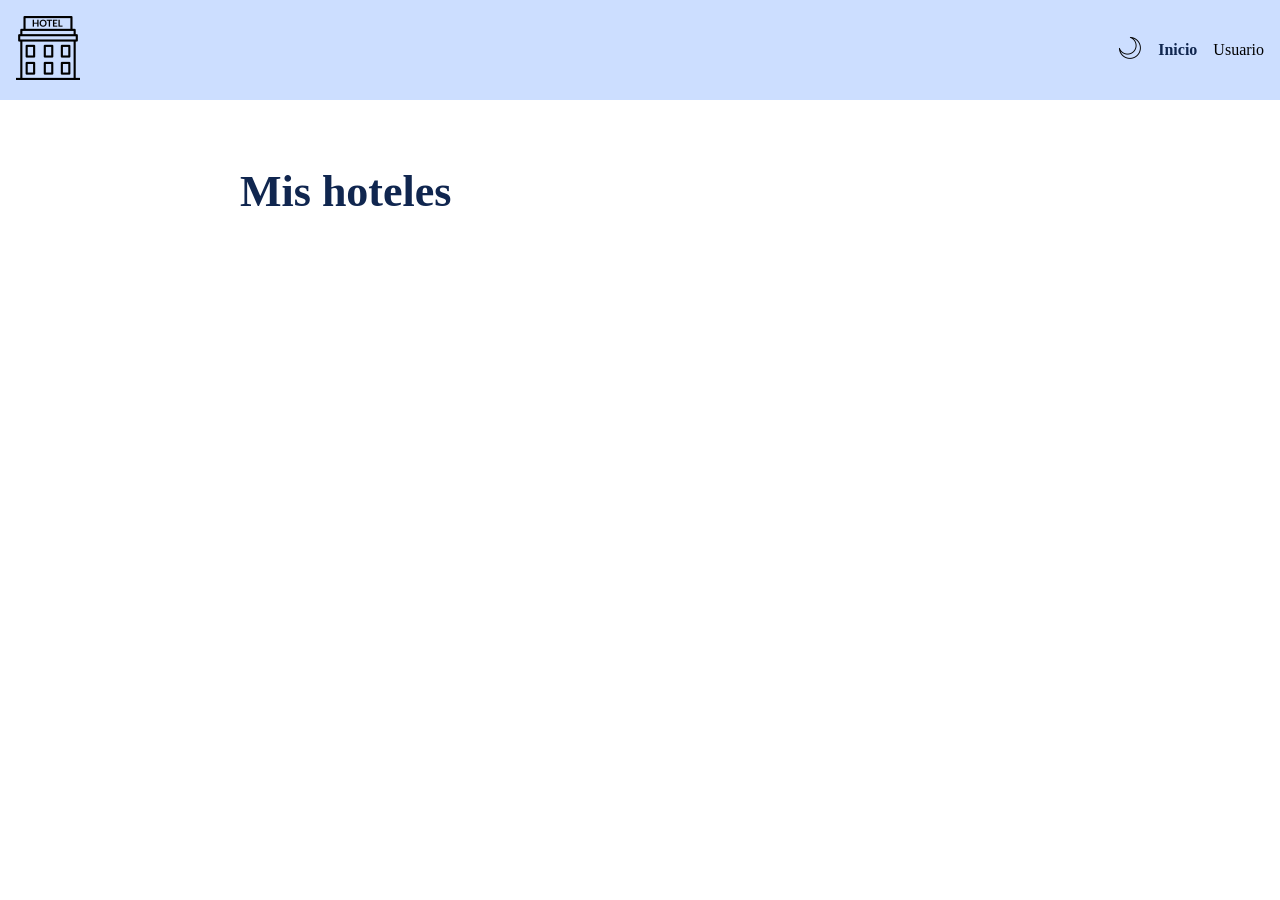
==== pages/tareasEmpleado.html @ add9bcc7 "Parte de estructura basica, parte 1: backlog e index html y estructura para pagina tareas" ====
<!DOCTYPE html>
<html>
    <head>
        <meta charset="UTF-8">
        <title>Clase</title>
        <link rel="stylesheet" href="../css/style.css">
    </head>
    <body>
        <header>
            <nav id="cabecera">
                <ul>
                    <li><a href="../index.html"><img src="../assets/icono.png" id="logo" alt="Ir al inicio"></a></li>
                    <li><a href="" aria-label="Cambiar tema"><img src="../assets/luna.png" id="icono2" alt=""></a></li>
                    <li><a href="../index.html">Inicio</a></li>
                    <li><p>Usuario</p></li>
                </ul>
            </nav>
        </header>
        <main>
            <section>
                <img src="" alt="">
                <h1>Mis hoteles</h1>
            </section>
        </main>
    </body>
</html>
---- css/style.css ----
* {
    padding: 0;
    margin: 0;
    box-sizing: border-box;
    font-family: Plus jakarta sans;
}

:root {
    --primary-color: #092ED7;
    --surface-color: #CCDEFF;
    --accent-color: #10264F;
    --background-color: #FFFFFF;
    --color-text-primary: #10264F;
    --color-text-secondary: #CCDEFF;
    --color-border: #CCDEFF;
}

#logo {
    width: 4rem;
    height: 4rem;
}

#icono2 {
    width: 1.5rem;
    height: 1.5rem;
}

#cabecera {
    background-color: var(--surface-color);
    padding: 1rem;
}

#cabecera ul {
    display: flex;
    align-items: center;
    list-style: none;
    gap: 1rem;
}

#cabecera ul li:nth-child(2) {
    margin-left: auto;
}

#cabecera a {
    color: var(--color-text-primary);
    text-decoration: none;
    font-weight: 600;
}

#cabecera a:hover {
    text-decoration: underline;
}

h1 {
    font-size: 2.75rem;
    color: var(--color-text-primary);
    padding: 1rem 0;

}

h2 {
    font-size: 2.25rem;
    color: var(--color-text-primary);
    padding: 1rem 0;

}

main section {
    max-width: 65%;
    margin: 2rem auto;
    padding: 0 1rem;
}
#cajaHotel {
    background-color: var(--background-color);
    border: 1px solid var(--color-border);
    border-radius: 0.5rem;
    padding: 2 rem;
    max-width: 100%;

    display: flex;
    flex-direction: column;
    align-items: center;
}

#cajaHotel h3 {
    color: var(--color-text-primary);
    font-size: 2rem;
    padding: 1rem;
    margin: 1rem;

}

#cajaHotel button,
#cajaHotel .boton {
    display: inline-flex;
    align-items: center;
    justify-content: center;
    background-color: var(--primary-color);
    color: var(--background-color);
    border: 1px solid var(--color-border);
    border-radius: 0.5rem;
    width: 30%;
    padding: 0.5rem;
    margin-bottom: 2rem;
    font: inherit;
    text-decoration: none;
    cursor: pointer;
}
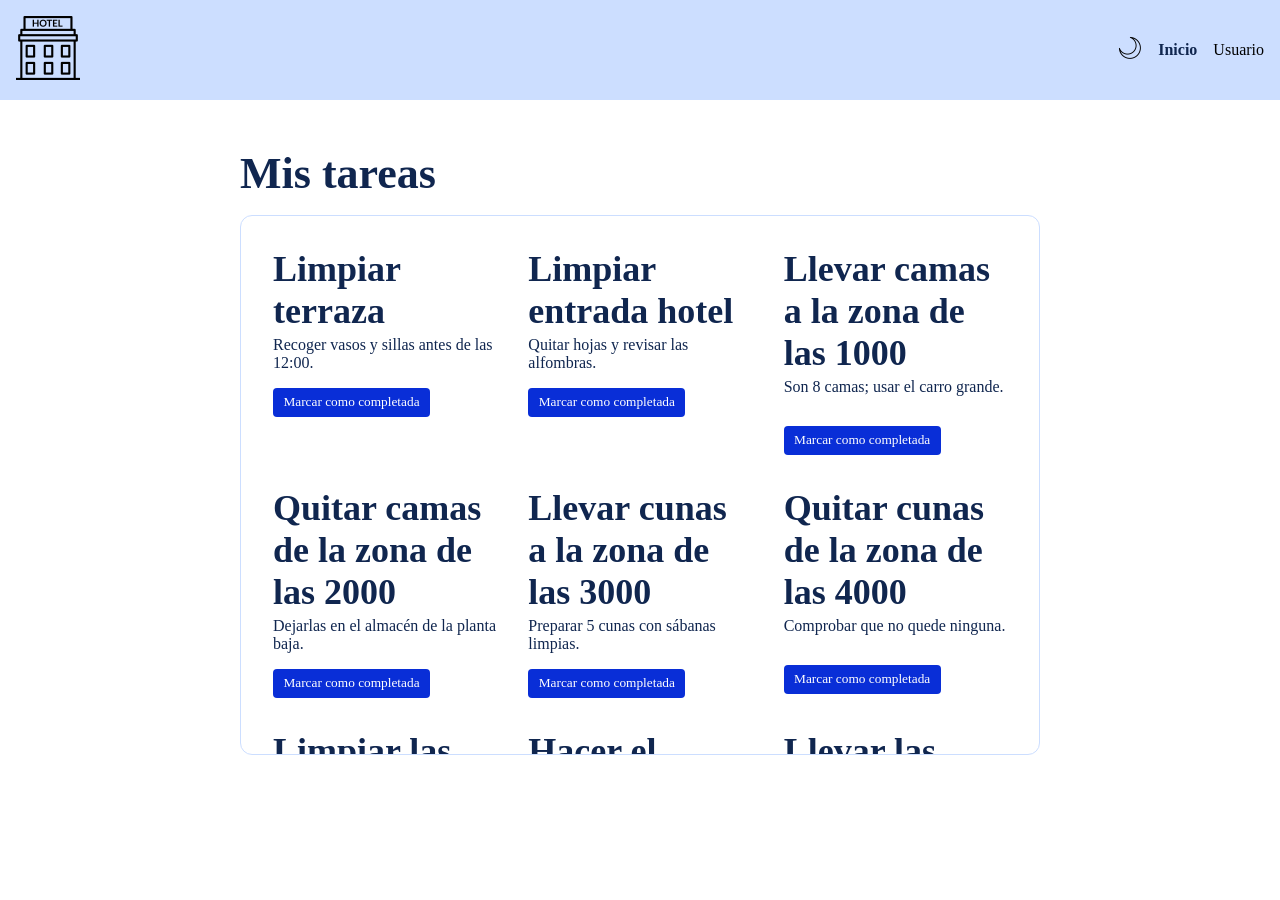
==== commit 14135503: "Parte 3: Listado principal" ====
--- a/pages/tareasEmpleado.html
+++ b/pages/tareasEmpleado.html
@@ -7,20 +7,22 @@
     </head>
     <body>
         <header>
-            <nav id="cabecera">
-                <ul>
-                    <li><a href="../index.html"><img src="../assets/icono.png" id="logo" alt="Ir al inicio"></a></li>
-                    <li><a href="" aria-label="Cambiar tema"><img src="../assets/luna.png" id="icono2" alt=""></a></li>
+            <nav class="cabecera">
+                <ul class="cabecera__lista">
+                    <li><a href="../index.html"><img src="../assets/icono.png" class="cabecera__logo" alt="Ir al inicio"></a></li>
+                    <li><a href="" aria-label="Cambiar tema"><img src="../assets/luna.png" class="cabecera__icono" alt=""></a></li>
                     <li><a href="../index.html">Inicio</a></li>
                     <li><p>Usuario</p></li>
                 </ul>
             </nav>
         </header>
         <main>
-            <section>
-                <img src="" alt="">
-                <h1>Mis hoteles</h1>
+            <section class="tareas">
+                <h1>Mis tareas</h1>
+                <div id="listaTareas" class="tareas__lista"></div>
             </section>
         </main>
+
+        <script type="module" src="../js/main.js"></script>
     </body>
 </html>
--- a/css/style.css
+++ b/css/style.css
@@ -15,39 +15,39 @@
     --color-border: #CCDEFF;
 }
 
-#logo {
-    width: 4rem;
-    height: 4rem;
-}
-
-#icono2 {
-    width: 1.5rem;
-    height: 1.5rem;
-}
-
-#cabecera {
+.cabecera {
     background-color: var(--surface-color);
     padding: 1rem;
 }
 
-#cabecera ul {
+.cabecera__lista {
     display: flex;
     align-items: center;
     list-style: none;
     gap: 1rem;
 }
 
-#cabecera ul li:nth-child(2) {
+.cabecera__lista li:nth-child(2) {
     margin-left: auto;
 }
 
-#cabecera a {
+.cabecera__logo {
+    width: 4rem;
+    height: 4rem;
+}
+
+.cabecera__icono {
+    width: 1.5rem;
+    height: 1.5rem;
+}
+
+.cabecera a {
     color: var(--color-text-primary);
     text-decoration: none;
     font-weight: 600;
 }
 
-#cabecera a:hover {
+.cabecera a:hover {
     text-decoration: underline;
 }
 
@@ -70,7 +70,8 @@
     margin: 2rem auto;
     padding: 0 1rem;
 }
-#cajaHotel {
+
+.caja-hotel {
     background-color: var(--background-color);
     border: 1px solid var(--color-border);
     border-radius: 0.5rem;
@@ -82,7 +83,7 @@
     align-items: center;
 }
 
-#cajaHotel h3 {
+.caja-hotel__titulo {
     color: var(--color-text-primary);
     font-size: 2rem;
     padding: 1rem;
@@ -90,11 +91,8 @@
 
 }
 
-#cajaHotel button,
-#cajaHotel .boton {
-    display: inline-flex;
-    align-items: center;
-    justify-content: center;
+.caja-hotel__boton {
+    display: inline-block;
     background-color: var(--primary-color);
     color: var(--background-color);
     border: 1px solid var(--color-border);
@@ -102,7 +100,45 @@
     width: 30%;
     padding: 0.5rem;
     margin-bottom: 2rem;
-    font: inherit;
+    text-align: center;
     text-decoration: none;
+}
+
+.tareas__lista {
+    display: grid;
+    grid-template-columns: repeat(3, 1fr);
+    gap: 2rem;
+    max-height: 60vh;
+    overflow-y: auto;
+    padding: 2rem;
+    border: 1px solid var(--color-border);
+    border-radius: 0.75rem;
+}
+
+.tarea {
+    display: flex;
+    flex-direction: column;
+    align-items: flex-start;
+}
+
+.tarea__titulo {
+    min-height: 2.6rem;
+    padding: 0;
+    margin: 0;
+}
+
+.tarea__descripcion {
+    min-height: 2rem;
+    margin-top: 0.25rem;
+    color: var(--color-text-primary);
+}
+
+.tarea__boton {
+    margin-top: 1rem;
+    padding: 0.4rem 0.65rem;
+    border: 0;
+    border-radius: 0.25rem;
+    background-color: var(--primary-color);
+    color: var(--background-color);
     cursor: pointer;
 }
